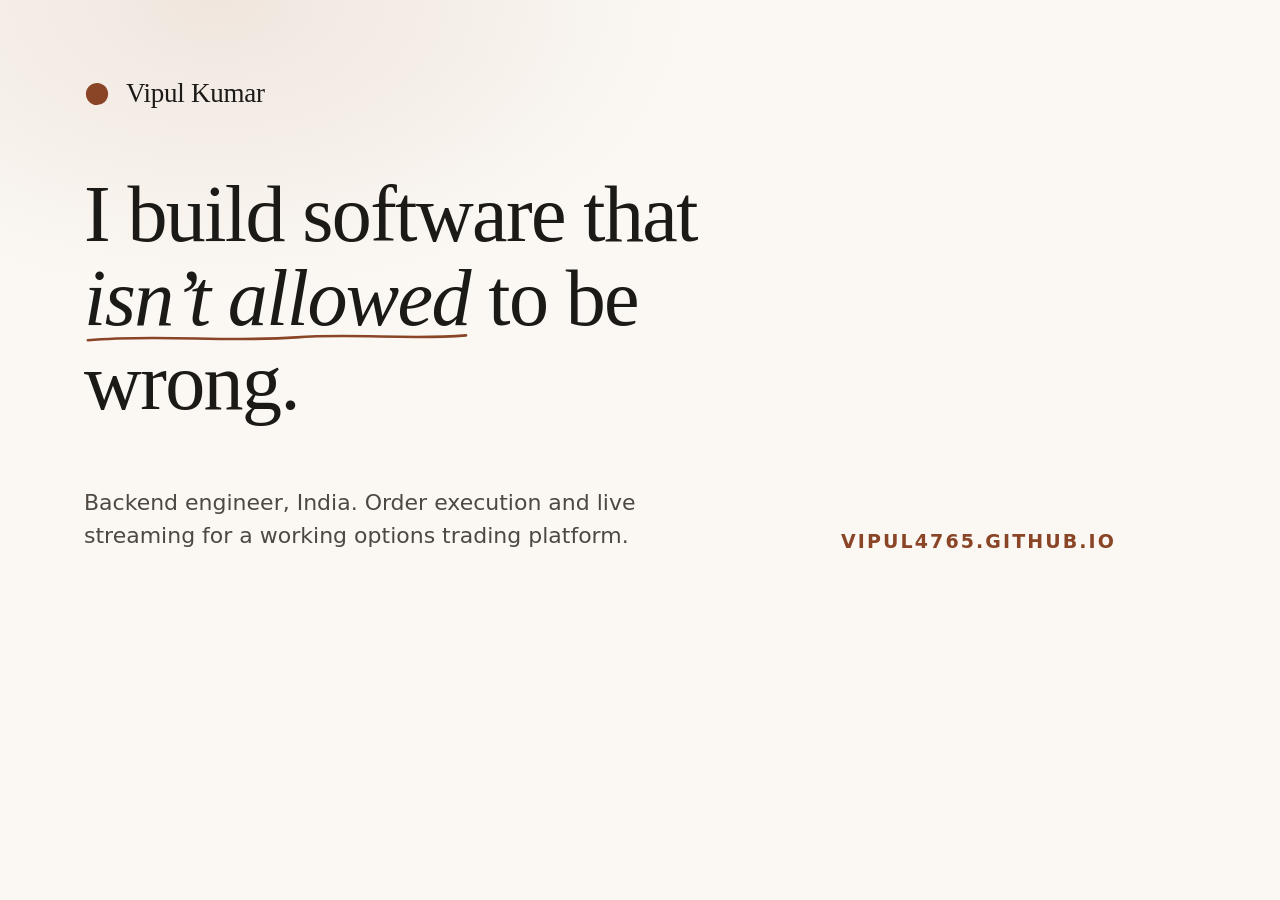
==== og-source.html @ 22659d69 "Rebuild as a solo site, in a human voice Merge the two-person site into one under Vipul's name.  Att" ====
<!doctype html><html><head><meta charset="utf-8"><style>
*{box-sizing:border-box;margin:0;padding:0}
html,body{width:1200px;height:630px}
body{
  background:#FBF8F3; color:#1C1A17;
  font-family: system-ui,-apple-system,"Segoe UI",Roboto,"Liberation Sans",Arial,sans-serif;
  padding:78px 84px; display:flex; flex-direction:column; justify-content:space-between;
  position:relative; overflow:hidden;
}
body::before{content:"";position:absolute;inset:0 0 auto 0;height:420px;
  background:radial-gradient(56% 100% at 18% 0%, rgba(138,69,39,.10), transparent 72%);}
.top{display:flex;align-items:center;gap:16px;position:relative}
.dot{width:26px;height:26px}
.nm{font-family:ui-serif,"Iowan Old Style",Palatino,Georgia,"Liberation Serif",serif;
    font-size:27px;letter-spacing:-.01em}
h1{font-family:ui-serif,"Iowan Old Style",Palatino,Georgia,"Liberation Serif",serif;
   font-weight:400;font-size:80px;line-height:1.05;letter-spacing:-.02em;max-width:16ch;position:relative}
em{font-style:italic;position:relative;white-space:nowrap}
em svg{position:absolute;left:0;right:0;top:100%;margin-top:-.16em;width:100%;height:.2em;color:#8A4527;overflow:visible}
.foot{display:flex;justify-content:space-between;align-items:flex-end;gap:30px;position:relative}
.role{font-size:22px;color:#4E4841;line-height:1.5;max-width:44ch}
.url{font-size:19px;color:#8A4527;letter-spacing:.11em;text-transform:uppercase;font-weight:600;white-space:nowrap}
</style></head><body>
  <div class="top">
    <svg class="dot" viewBox="0 0 24 24" aria-hidden="true"><path d="M12.2 2.6C17.4 2.7 21.5 7 21.4 12.2 21.3 17.4 17 21.5 11.8 21.4 6.7 21.3 2.6 17 2.6 11.8 2.7 6.8 7 2.6 12.2 2.6Z" fill="#8A4527" stroke="#8A4527" stroke-width="1.7" stroke-linejoin="round"/></svg>
    <span class="nm">Vipul Kumar</span>
  </div>
  <h1>I build software that <em>isn&rsquo;t allowed<svg viewBox="0 0 200 8" preserveAspectRatio="none"><path d="M2 5.6C38 2.4 74 6.8 110 4.2 140 2 168 5.6 198 3.2" fill="none" stroke="currentColor" stroke-width="2.6" stroke-linecap="round" vector-effect="non-scaling-stroke"/></svg></em> to be wrong.</h1>
  <div class="foot">
    <p class="role">Backend engineer, India. Order execution and live streaming for a working options trading platform.</p>
    <span class="url">vipul4765.github.io</span>
  </div>
</body></html>
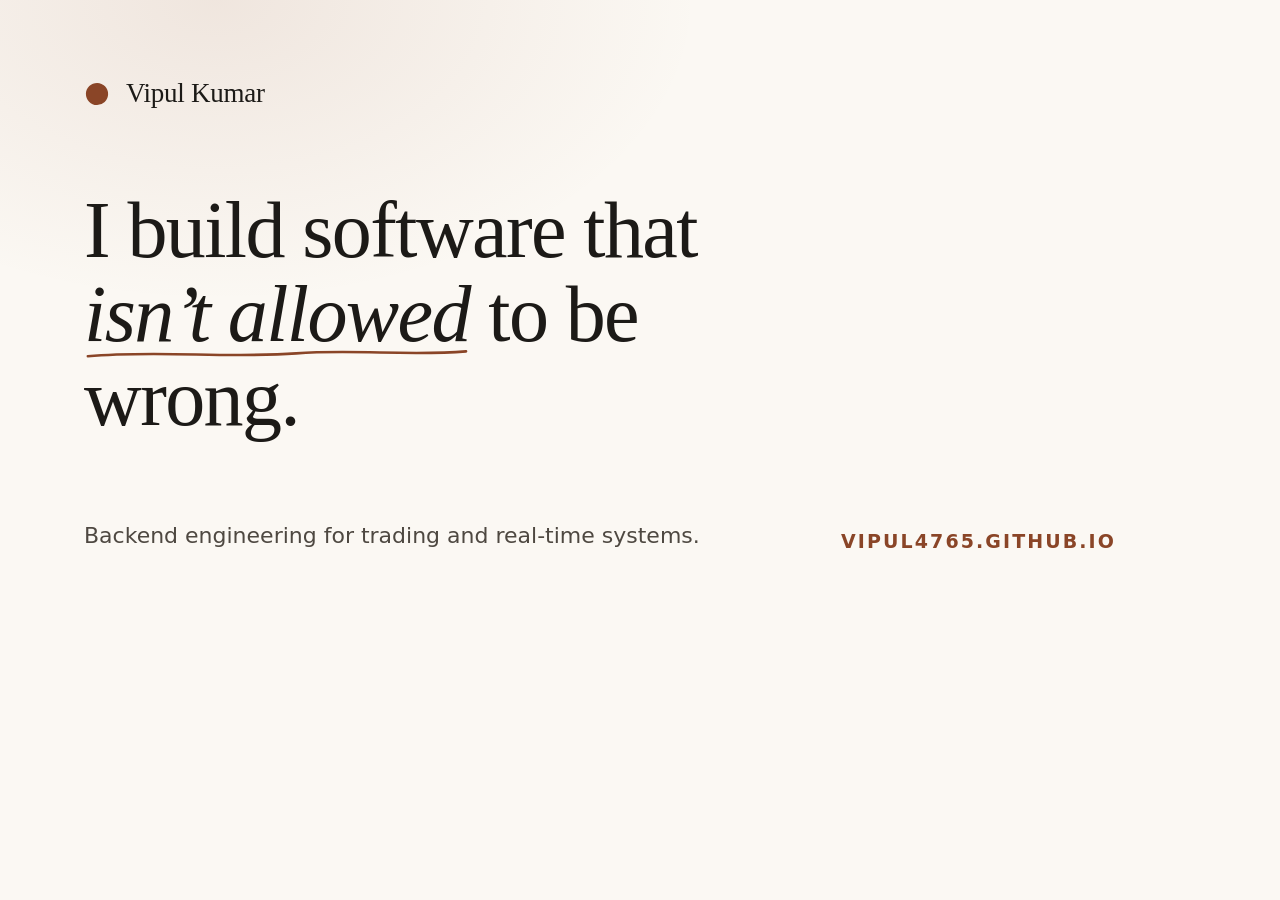
==== commit 5e0fde7f: "Refocus portfolio for premium backend clients" ====
--- a/og-source.html
+++ b/og-source.html
@@ -1,4 +1,4 @@
-<!doctype html><html><head><meta charset="utf-8"><style>
+<!doctype html><html><head><meta charset="utf-8"><meta name="robots" content="noindex, nofollow"><style>
 *{box-sizing:border-box;margin:0;padding:0}
 html,body{width:1200px;height:630px}
 body{
@@ -27,7 +27,7 @@
   </div>
   <h1>I build software that <em>isn&rsquo;t allowed<svg viewBox="0 0 200 8" preserveAspectRatio="none"><path d="M2 5.6C38 2.4 74 6.8 110 4.2 140 2 168 5.6 198 3.2" fill="none" stroke="currentColor" stroke-width="2.6" stroke-linecap="round" vector-effect="non-scaling-stroke"/></svg></em> to be wrong.</h1>
   <div class="foot">
-    <p class="role">Backend engineer, India. Order execution and live streaming for a working options trading platform.</p>
+    <p class="role">Backend engineering for trading and real-time systems.</p>
     <span class="url">vipul4765.github.io</span>
   </div>
 </body></html>
